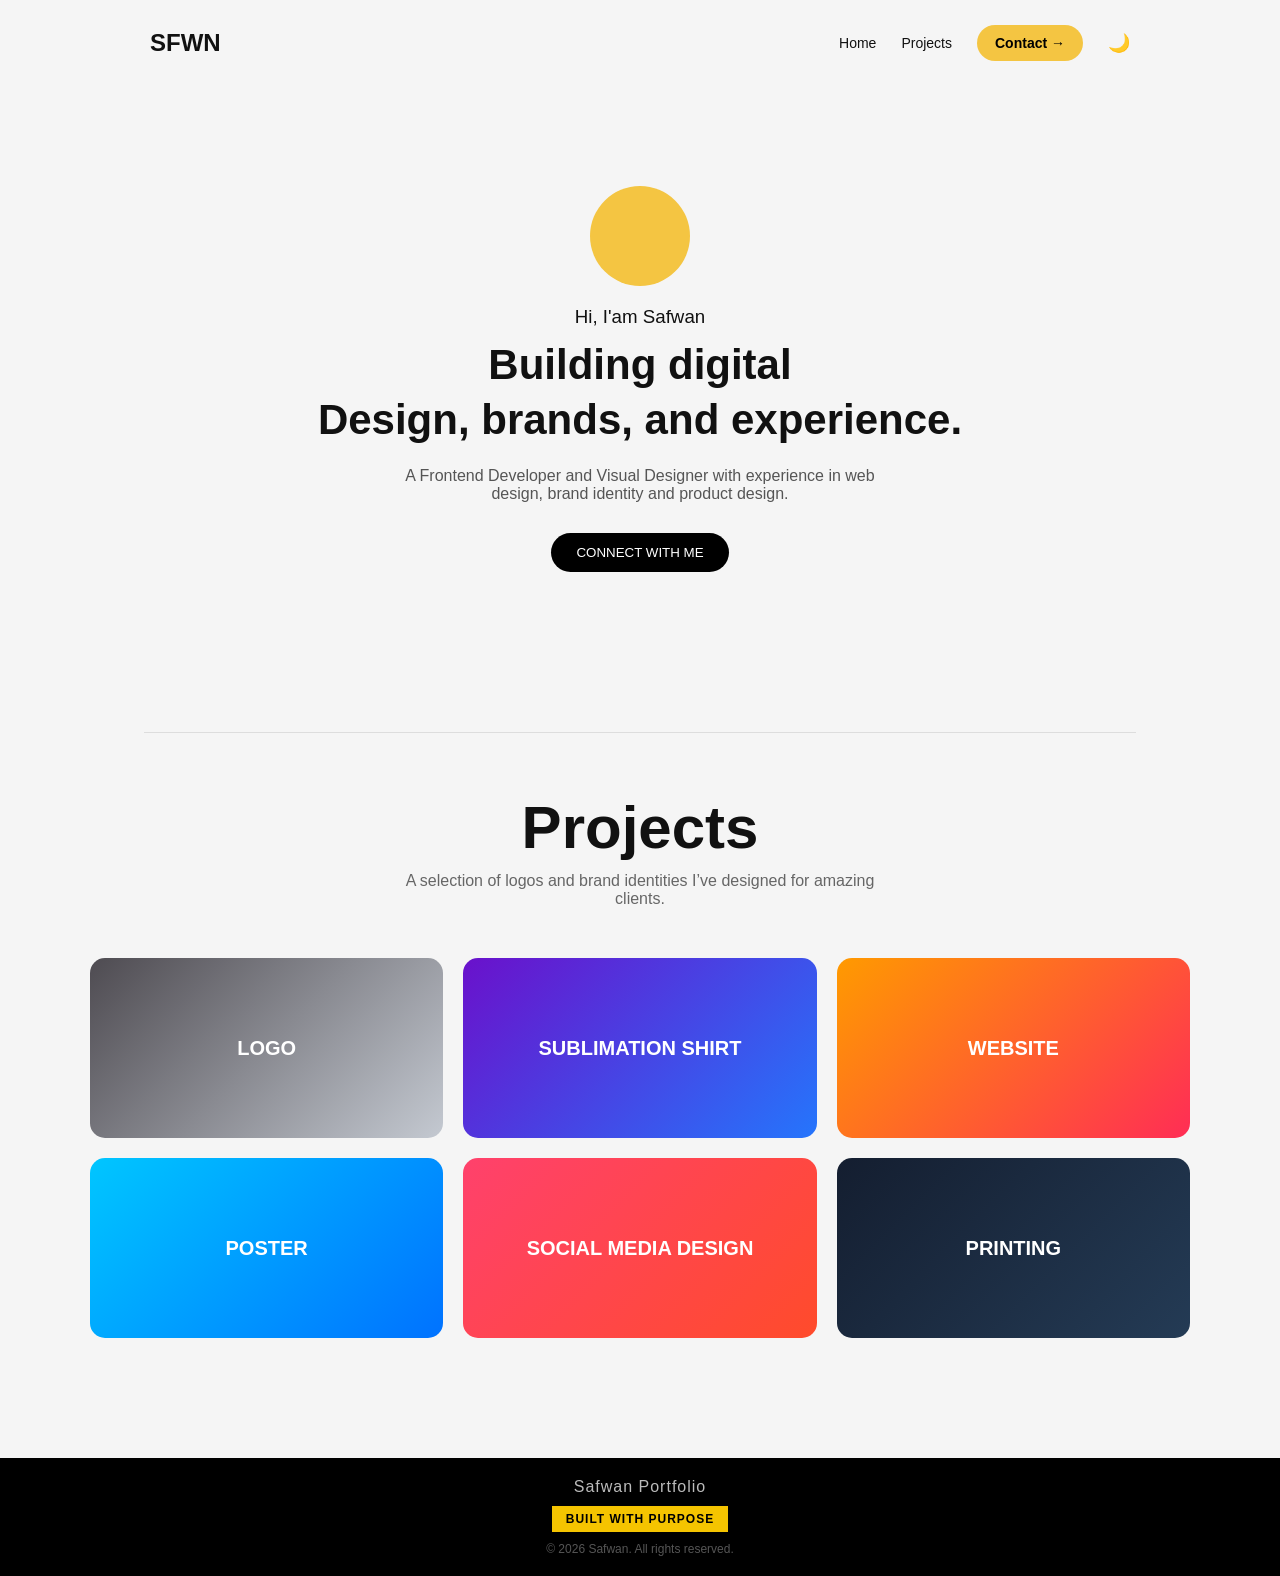
==== index.html @ 85a7a4b3 "first commit" ====
<!DOCTYPE html>
<html lang="en">
<head>
  <meta charset="UTF-8">
  <meta name="viewport" content="width=device-width, initial-scale=1.0">
  <title>Portfolio</title>
  <link rel="stylesheet" href="style.css">
</head>

<body>

  <!-- NAVBAR -->
  <header class="navbar">

    <div class="logo">SFWN</div>

    <!-- MENU -->
    <nav id="nav-menu" class="side-menu">

      <a href="#home" class="nav-link">Home</a>
      <a href="#projects" class="nav-link">Projects</a>
    

      <a href="https://wa.link/gm3hbg" target="_blank" class="resume-btn">
  Contact →</a>

      <span id="theme-toggle">🌙</span>

    </nav>

    <!-- HAMBURGER -->
    <div class="menu-toggle" id="menu-toggle">☰</div>

  </header>

  <!-- OVERLAY -->
  <div class="overlay" id="overlay"></div>

  <!-- HERO -->
  <section class="hero section" id="home">

    <div class="avatar"></div>

    <h3>Hi, I'am Safwan</h3>

    <h1>
      Building digital <br>
      Design, brands, and experience.
    </h1>

    <p>
      A Frontend Developer and Visual Designer with experience in web design,
      brand identity and product design.
    </p>
    
    <!-- CSS sedia ada  tetap berfungsi pada class "cta" -->
<a href="https://wa.link/gm3hbg" target="_blank" style="text-decoration: none;">
    <button class="cta">CONNECT WITH ME</button>
</a>


  </section>

  <!-- PROJECTS -->
  <section class="projects-section section" id="projects">

    <div class="section-divider"></div>

    <div class="projects-header">
       <!-- INI OPTIONAL AKU KASI HIDE DI CSS (MY WORK PART NI) -->
      <span class="tag">MY WORK</span>
      <h1>Projects</h1>
      <p>A selection of logos and brand identities I’ve designed for amazing clients.</p>
    </div>

    <div class="projects-grid">

      <a href="project1.html" class="project-card card1">LOGO</a>
      <a href="project2.html" class="project-card card2">SUBLIMATION SHIRT</a>
      <a href="project3.html" class="project-card card3">WEBSITE</a>

      <a href="project4.html" class="project-card card4">POSTER</a>
      <a href="project5.html" class="project-card card5">SOCIAL MEDIA DESIGN</a>
      <a href="project6.html" class="project-card card6">PRINTING</a>

    </div>

    <div class="projects-footer">
      <button class="see-more">See More →</button>
    </div>

  </section>

  <!-- CONTACT (placeholder) -->
  <section class="section" id="contact">
    <!-- nanti boleh isi -->
  </section>

  <!-- FOOTER -->
<footer class="footer">

  <div class="footer-email">
    Safwan Portfolio
  </div>

  <div class="footer-socials">
    <a href="#">Facebook</a>
    <a href="#">X</a>
    <a href="#">LinkedIn</a>
    <a href="#">GitHub</a>
  </div>

  <div class="footer-badge">
    BUILT WITH PURPOSE
  </div>

  <div class="footer-copy">
    © 2026 Safwan. All rights reserved.
  </div>

</footer>

  <script src="script.js" defer></script>

</body>
</html>
---- style.css ----
* {
  margin: 0;
  padding: 0;
  box-sizing: border-box;
  font-family: Arial, sans-serif;
}

body {
  background: #f5f5f5;
  color: #111;
  transition: 0.3s ease;
}

/* ========================= */
/* NAVBAR */
/* ========================= */
.navbar {
  position: sticky;
  top: 0;
  background: #f5f5f5;
  z-index: 999;

  display: flex;
  justify-content: space-between;
  align-items: center;
  padding: 25px 60px;
  max-width: 1100px;
  margin: 0 auto;
}

/* DARK MODE NAVBAR */
body.dark .navbar {
  background: #111;
}


.logo {
  font-size: 24px;
  font-weight: bold;
}

/* MENU */
.side-menu {
  display: flex;
  align-items: center;
  gap: 25px;
  transition: 0.3s ease;
}

nav a {
  text-decoration: none;
  color: #111;
  font-size: 14px;
}


/* BUTTON */
.resume-btn {
  background: #f4c542;
  border: none;
  padding: 10px 18px;
  border-radius: 20px;
  cursor: pointer;
  font-weight: bold;
  
  /* Tambahan supaya fungsi link (<a>) nampak macam butang */
  display: inline-block;
  text-decoration: none;
  color: black; /* Warna tulisan */
  transition: 0.3s; /* Efek smooth bila tekan/lalu mouse */
}

/* Tambahan: Efek bila mouse lalu (hover) supaya lebih pro */
.resume-btn:hover {
  background: #0ac44b; /* Warna jadi gelap sikit */
  transform: translateY(-2px); /* Butang naik sikit bila lalu mouse */
}


#theme-toggle {
  cursor: pointer;
  font-size: 18px;
}

/* ☰ HAMBURGER */
.menu-toggle {
  display: none;
  font-size: 26px;
  cursor: pointer;
}

/* ========================= */
/* HERO */
/* ========================= */
.hero {
  text-align: center;
  margin-top: 80px;
  padding: 20px;
  background: #f5f5f5;
}

.avatar {
  width: 100px;
  height: 100px;
  background: #f4c542;
  border-radius: 50%;
  margin: 0 auto 20px;
}

.hero h3 {
  font-weight: normal;
  margin-bottom: 10px;
}

.hero h1 {
  font-size: 42px;
  line-height: 1.3;
  margin-bottom: 20px;
}

.hero p {
  max-width: 500px;
  margin: 0 auto 30px;
  color: #555;
}

.cta {
  background: #000;
  color: #fff;
  padding: 12px 25px;
  border-radius: 25px;
  border: none;
  cursor: pointer;
  transition: 0.3s ease;
  
  
}
.cta:hover {
    
    background-color: #0ac44b !important; /* tukar warna ikut suka */
    transform: translateY(-2px);
    transition: 0.3s;
    box-shadow: 0 5px 15px rgba(0,0,0,0.2);
}

/* ========================= */
/* DIVIDER */
/* ========================= */
.section-divider {
  width: 80%;
  height: 1px;
  background: #ddd;
  margin: 60px auto;
}

/* ========================= */
/* PROJECTS */
/* ========================= */
.projects-section {
  padding: 80px 20px;
  background: #f5f5f5;
}

.projects-header {
  text-align: center;
  margin-bottom: 50px;
}

.tag {
  display: none;
  background: #f1f1f1;
  padding: 5px 15px;
  border-radius: 20px;
  font-size: 12px;
  margin-bottom: 15px;
}

.projects-header h1 {
  font-size: 60px;
  font-weight: 800;
}

.projects-header p {
  max-width: 500px;
  margin: 10px auto;
  color: #666;
}

/* GRID */
.projects-grid {
  display: grid;
  grid-template-columns: repeat(3, 1fr);
  gap: 20px;
  max-width: 1100px;
  margin: auto;
}

/* CARD */
.project-card {
  height: 180px;
  border-radius: 15px;

  display: flex;
  align-items: center;
  justify-content: center;

  font-weight: bold;
  font-size: 20px;
  color: #fff;

  text-decoration: none;
  transition: 0.3s ease;
}

.project-card:hover {
  transform: translateY(-5px);
}

/* COLORS */
.card1 { background: linear-gradient(135deg,#4e4b51,#c4c9d1); }
.card2 { background: linear-gradient(135deg,#6a11cb,#2575fc); }
.card3 { background: linear-gradient(135deg,#ff9a00,#ff2d55); }
.card4 { background: linear-gradient(135deg,#00c6ff,#0072ff); }
.card5 { background: linear-gradient(135deg,#ff416c,#ff4b2b); }
.card6 { background: linear-gradient(135deg,#141e30,#243b55); }

/* BUTTON */
.projects-footer {
  text-align: center;
  margin-top: 40px;
}

.see-more {
  display: none;
  background: #000;
  color: #fff;
  padding: 12px 25px;
  border-radius: 30px;
  border: none;
  cursor: pointer;
}

/* ========================= */
/* DARK MODE */
/* ========================= */
body.dark {
  background: #111;
  color: #fff;
}

body.dark .hero,
body.dark .projects-section {
  background: #111;
}

body.dark nav a,
body.dark p,
body.dark h1,
body.dark h2,
body.dark h3 {
  color: #fff;
}

body.dark .tag {
  background: #222;
  color: #fff;
}

body.dark .section-divider {
  background: #444;
}

body.dark .cta {
  background: #fff;
  color: #111;
  

}

body.dark .side-menu {
  background: #111;
  border-left: 1px solid #333;
}

/* ========================= */
/* MOBILE */
/* ========================= */
@media (max-width: 768px) {

  .menu-toggle {
    display: block;
  }

  .side-menu {
    position: fixed;
    top: 0;
    right: -260px;
    width: 260px;
    height: 100vh;
    background: #fff;

    flex-direction: column;
    align-items: flex-start;
    padding: 80px 20px;
    gap: 20px;

    transition: 0.3s ease;
    z-index: 1000;
  }

  .side-menu.active {
    right: 0;
  }

  body.dark .side-menu {
    background: #111;
  }

  .navbar {
    padding: 20px;
  }

  .projects-grid {
    grid-template-columns: 1fr;
  }

  .projects-header h1 {
    font-size: 40px;
  }

  .overlay {
    position: fixed;
    top: 0;
    left: 0;
    width: 100%;
    height: 100vh;
    background: rgba(0,0,0,0.5);

    opacity: 0;
    visibility: hidden;
    transition: 0.3s;
    z-index: 900;
  }

  .overlay.active {
    opacity: 1;
    visibility: visible;
  }
}

/* SMOOTH SCROLL */
html {
  scroll-behavior: smooth;
}

/* ========================= */
/* FOOTER */
/* ========================= */

.footer {
  background: #000;
  color: #aaa;
  text-align: center;
  padding: 20px 20px;
  display: flex;
  flex-direction: column;
  gap: 10px;
  align-items: center;
}

.footer-email {
  color: #bbb;
  font-size: 16px;
  letter-spacing: 1px;
}

.footer-socials {
  display: none;
  gap: 25px;
}

.footer-socials a {
  color: #fff;
  text-decoration: none;
  font-size: 14px;
  transition: 0.3s;
}

.footer-socials a:hover {
  color: #f5c400;
}

.footer-badge {
  background: #f5c400;
  color: #000;
  font-weight: bold;
  padding: 6px 14px;
  font-size: 12px;
  letter-spacing: 1px;
}

.footer-copy {
  font-size: 12px;
  color: #555;
}
.side-menu a:hover {
  color: #f4c542;
}
html {
  scroll-behavior: smooth;
}

section {
  scroll-margin-top: 65px;
}
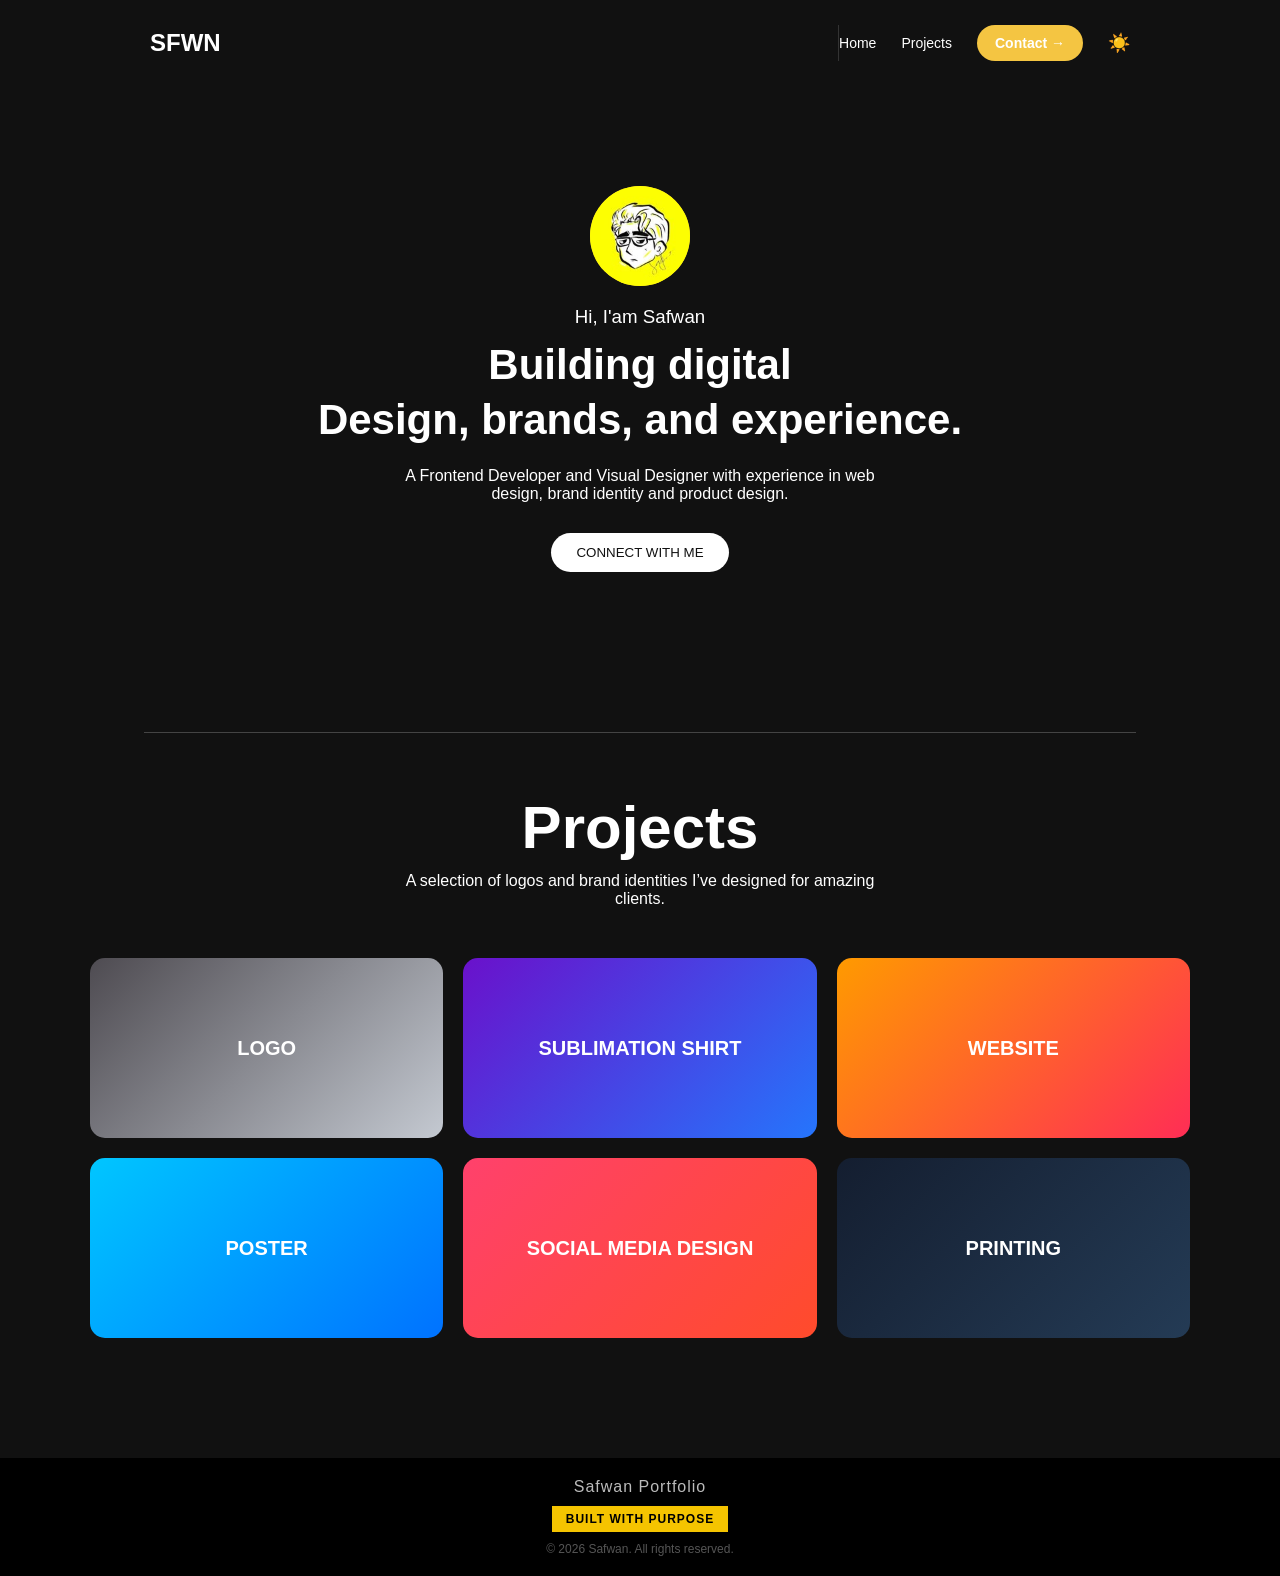
==== commit ad364aa5: "update code sama uploa design" ====
--- a/index.html
+++ b/index.html
@@ -9,10 +9,11 @@
 
 <body>
 
-  <!-- NAVBAR -->
+  <!-- NAVBARr -->
   <header class="navbar">
 
-    <div class="logo">SFWN</div>
+   <a href="index.html" class="logo">SFWN</a>
+
 
     <!-- MENU -->
     <nav id="nav-menu" class="side-menu">
@@ -39,7 +40,10 @@
   <!-- HERO -->
   <section class="hero section" id="home">
 
-    <div class="avatar"></div>
+    <div class="avatar">
+  <img src="pic.jpg" alt="Safwan Avatar">
+</div>
+
 
     <h3>Hi, I'am Safwan</h3>
 
--- a/style.css
+++ b/style.css
@@ -8,7 +8,7 @@
 body {
   background: #f5f5f5;
   color: #111;
-  transition: 0.3s ease;
+  
 }
 
 /* ========================= */
@@ -412,4 +412,181 @@
 
 section {
   scroll-margin-top: 65px;
-}+}
+.avatar img {
+  width: 100%;
+  height: 100%;
+  object-fit: cover; /* Biar gambar gak penyok/ketarik */
+  border-radius: 50%; /* Biar gambarnya bulat */
+}
+.project-detail {
+    margin-top: 120px;
+    padding-bottom: 80px;
+}
+
+.project-header {
+    margin-bottom: 40px;
+    text-align: center;
+}
+
+/* GRID SYSTEM */
+.logo-gallery {
+    display: grid;
+    grid-template-columns: repeat(auto-fit, minmax(300px, 1fr)); /* Auto susun ikut lebar skrin */
+    gap: 20px;
+    margin: 40px 0;
+}
+
+.gallery-item {
+    background: #eee; /* Placeholder warna sebelum gambar load */
+    border-radius: 0px;
+    overflow: hidden;
+    transition: transform 0.3s ease;
+    background: #222;    /* Warna standby sementara tunggu gambar */
+}
+
+.gallery-item:hover {
+    transform: translateY(-5px); /* Efek bila mouse lalu */
+}
+
+.gallery-item img {
+    width: 100%;
+    height: 100%;
+    display: block;
+    object-fit: cover;
+}
+
+/* Tool Tags Style */
+.tool-tags span {
+    background: #f4c542;
+    color: #000;
+    padding: 5px 15px;
+    border-radius: 20px;
+    font-size: 14px;
+    font-weight: bold;
+    margin-right: 10px;
+}
+
+/* Dark Mode Support */
+body.dark .gallery-item {
+    background: #222;
+}
+.lightbox {
+  display: none;
+  position: fixed;
+  z-index: 10000;
+  top: 0; left: 0;
+  width: 100%; height: 100%;
+  background: rgba(0, 0, 0, 0.95);
+  align-items: center;
+  justify-content: center;
+}
+
+.lightbox-content {
+  max-width: 85%;
+  max-height: 80%;
+  object-fit: contain;
+  transition: transform 0.3s;
+}
+
+/* Butang Navigasi */
+.prev-btn, .next-btn {
+  position: absolute;
+  top: 50%;
+  transform: translateY(-50%);
+  color: white;
+  font-size: 40px;
+  font-weight: bold;
+  padding: 20px;
+  cursor: pointer;
+  user-select: none;
+  transition: 0.3s;
+}
+
+.prev-btn { left: 20px; }
+.next-btn { right: 20px; }
+
+.prev-btn:hover, .next-btn:hover { color: #f4c542; }
+
+.close-btn {
+  position: absolute;
+  top: 20px; right: 30px;
+  color: white;
+  font-size: 40px;
+  cursor: pointer;
+}
+
+.back-link {
+  display: inline-block;
+  position: relative;
+  left: 50%;
+  transform: translateX(-50%);
+  border: 2px solid #f4c542;
+  padding: 10px 20px;
+  border-radius: 25px;
+  
+  /* PEMBETULAN DI SINI */
+  margin-top: 80px;    /* Saya naikkan ke 80px supaya nampak lebih jauh ke bawah */
+  margin-bottom: 60px; /* Jarak dengan footer */
+  
+  text-decoration: none;
+  color: #f4c542;
+  transition: 0.3s;
+
+
+}
+
+/* Pastikan warna tak tukar jadi ungu lepas kena klik */
+.back-link:visited {
+  color: #f4c542 !important;
+}
+
+/* Efek bila mouse lalu */
+.back-link:hover {
+  background-color: #f4c542; /* Jadi butang penuh warna kuning */
+  color: #000 !important;    /* Teks jadi hitam supaya nampak jelas */
+}
+.logo {
+  font-size: 24px;
+  font-weight: bold;
+  text-decoration: none; /* Supaya tiada garisan bawah link */
+  color: inherit;        /* Ikut warna body (Putih dalam Dark Mode, Hitam dalam Light Mode) */
+  display: inline-block;
+}
+/* ========================= */
+/* PINTEREST GRID (VERSI RAPAT) */
+/* ========================= */
+.pinterest-grid {
+  column-count: 3;
+  column-gap: 8px;      /* Ruang tepi yang sangat nipis */
+  width: 95%;           /* Guna hampir seluruh lebar skrin */
+  max-width: 1200px;
+  margin: 20px auto;    /* Rapatkan dengan bahagian atas */
+}
+
+.pinterest-grid .item {
+  display: inline-block;
+  width: 100%;
+  margin-bottom: 8px;   /* Ruang bawah yang sangat nipis */
+  border-radius: 4px;   /* Sudut tajam sedikit supaya nampak lebih rapat */
+}
+
+.pinterest-grid img {
+  width: 100%;
+  height: auto;
+  display: block;
+}
+
+/* ========================= */
+/* RESPONSIVE (PHONE RAPAT) */
+/* ========================= */
+@media (max-width: 480px) {
+  .pinterest-grid {
+    column-count: 2;    /* Kekalkan 2 kolom kat phone */
+    column-gap: 5px;    /* Jarak paling minima */
+  }
+  
+  .pinterest-grid .item {
+    margin-bottom: 5px; /* Jarak bawah paling minima */
+  }
+}
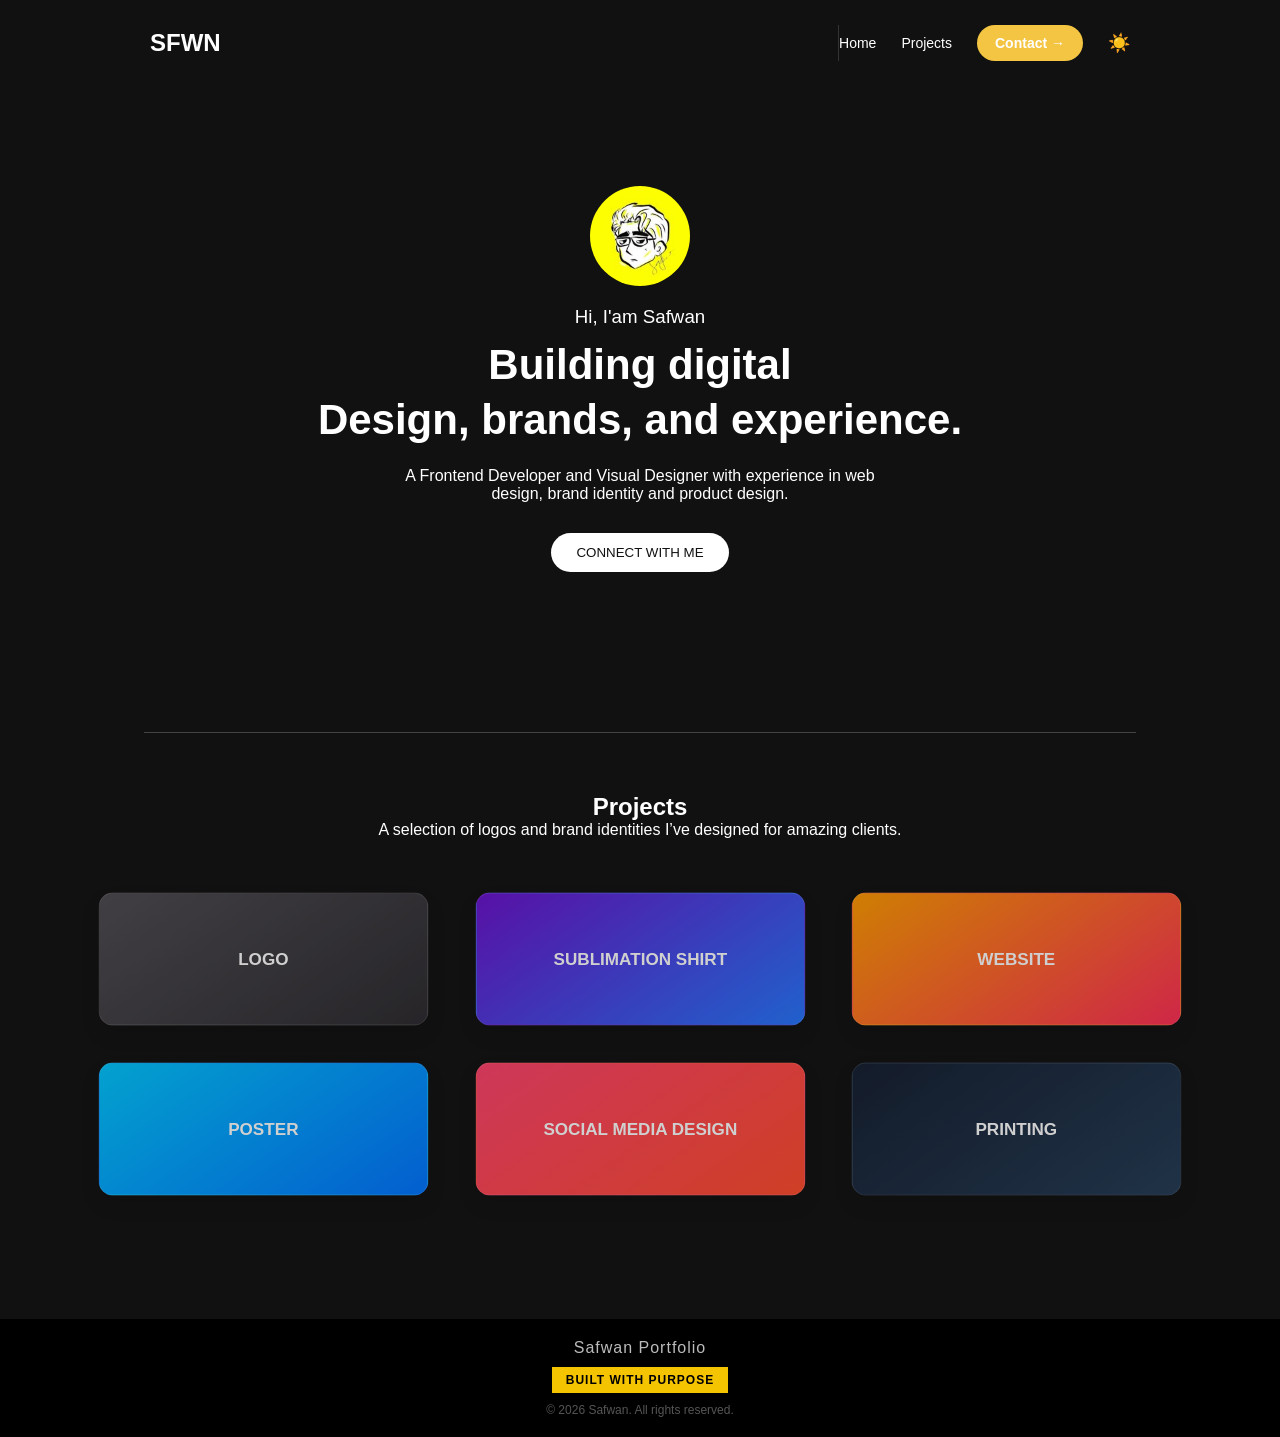
==== commit 0d7cd39c: "project button effect" ====
--- a/index.html
+++ b/index.html
@@ -72,7 +72,7 @@
 
     <div class="projects-header">
        <!-- INI OPTIONAL AKU KASI HIDE DI CSS (MY WORK PART NI) -->
-      <span class="tag">MY WORK</span>
+      <span class="tag"></span>
       <h1>Projects</h1>
       <p>A selection of logos and brand identities I’ve designed for amazing clients.</p>
     </div>
--- a/style.css
+++ b/style.css
@@ -102,9 +102,22 @@
 .avatar {
   width: 100px;
   height: 100px;
-  background: #f4c542;
+  background: none;
   border-radius: 50%;
   margin: 0 auto 20px;
+  display: block; 
+  overflow: visible; /* Supaya bila dia melompat sikit, tak kena potong */
+  animation: melayang 3s ease-in-out infinite;
+}
+
+/* Ini kod untuk pergerakan tu */
+@keyframes melayang {
+  0%, 100% {
+    transform: translateY(0); /* Posisi asal */
+  }
+  50% {
+    transform: translateY(-15px); /* Naik 15 pixel ke atas */
+  }
 }
 
 .hero h3 {
@@ -156,6 +169,7 @@
 /* ========================= */
 /* PROJECTS */
 /* ========================= */
+
 .projects-section {
   padding: 80px 20px;
   background: #f5f5f5;
@@ -166,63 +180,67 @@
   margin-bottom: 50px;
 }
 
-.tag {
-  display: none;
-  background: #f1f1f1;
-  padding: 5px 15px;
-  border-radius: 20px;
-  font-size: 12px;
-  margin-bottom: 15px;
-}
-
-.projects-header h1 {
-  font-size: 60px;
-  font-weight: 800;
-}
-
-.projects-header p {
-  max-width: 500px;
-  margin: 10px auto;
-  color: #666;
-}
-
-/* GRID */
+/* GRID - Jarakkan sikit supaya bayangan tak bertindih */
 .projects-grid {
   display: grid;
   grid-template-columns: repeat(3, 1fr);
-  gap: 20px;
+  gap: 30px; 
   max-width: 1100px;
   margin: auto;
 }
 
-/* CARD */
+/* CARD - Di sini kita buat dia nampak "Unflatten" */
+/* Ganti bahagian .project-card kau dengan yang ni */
 .project-card {
-  height: 180px;
+  height: 140px; 
   border-radius: 15px;
-
   display: flex;
   align-items: center;
   justify-content: center;
-
   font-weight: bold;
-  font-size: 20px;
+  font-size: 18px;
   color: #fff;
-
   text-decoration: none;
-  transition: 0.3s ease;
-}
-
+  box-shadow: 0 10px 20px rgba(0, 0, 0, 0.1); 
+  border: 1px solid rgba(255, 255, 255, 0.1); 
+  
+  /* Sini yang silap tadi, sekarang sudah betul: */
+  transition: all 0.4s cubic-bezier(0.175, 0.885, 0.32, 1.275);
+  
+  opacity: 0.8; 
+  transform: scale(0.95); 
+  position: relative;
+
+
+}
+
+/* Efek Hover (Bila mouse lalu) */
 .project-card:hover {
-  transform: translateY(-5px);
-}
-
-/* COLORS */
-.card1 { background: linear-gradient(135deg,#4e4b51,#c4c9d1); }
-.card2 { background: linear-gradient(135deg,#6a11cb,#2575fc); }
-.card3 { background: linear-gradient(135deg,#ff9a00,#ff2d55); }
-.card4 { background: linear-gradient(135deg,#00c6ff,#0072ff); }
-.card5 { background: linear-gradient(135deg,#ff416c,#ff4b2b); }
-.card6 { background: linear-gradient(135deg,#141e30,#243b55); }
+  transform: translateY(-5px); /* Naik sikit */
+  box-shadow: 0 15px 25px rgba(0, 0, 0, 0.2);
+}
+
+/* Efek "TEKAN MASUK" (Bila diklik) */
+.project-card:active {
+  transform: translateY(2px); /* Turun bawah sikit */
+  box-shadow: inset 4px 4px 10px rgba(0, 0, 0, 0.3); /* Bayangan masuk dalam */
+}
+/* --- INI KOD BARU UNTUK AUTO-EXPAND (SCROLL) --- */
+.project-card.active-scroll {
+  transform: scale(1.08); /* Kad membesar sikit */
+  font-size: 22px;       /* Font membesar dari 18px ke 22px */
+  opacity: 1;            /* Terangkan balik kad ni */
+  box-shadow: 0 15px 30px rgba(0, 0, 0, 0.3);
+  z-index: 10;
+}
+
+/* COLORS - Ganti warna gradient supaya nampak lebih dalam */
+.card1 { background: linear-gradient(145deg, #4e4b51, #2c2a2e); }
+.card2 { background: linear-gradient(145deg, #6a11cb, #2575fc); }
+.card3 { background: linear-gradient(145deg, #ff9a00, #ff2d55); }
+.card4 { background: linear-gradient(145deg, #00c6ff, #0072ff); }
+.card5 { background: linear-gradient(145deg, #ff416c, #ff4b2b); }
+.card6 { background: linear-gradient(145deg, #141e30, #243b55); }
 
 /* BUTTON */
 .projects-footer {
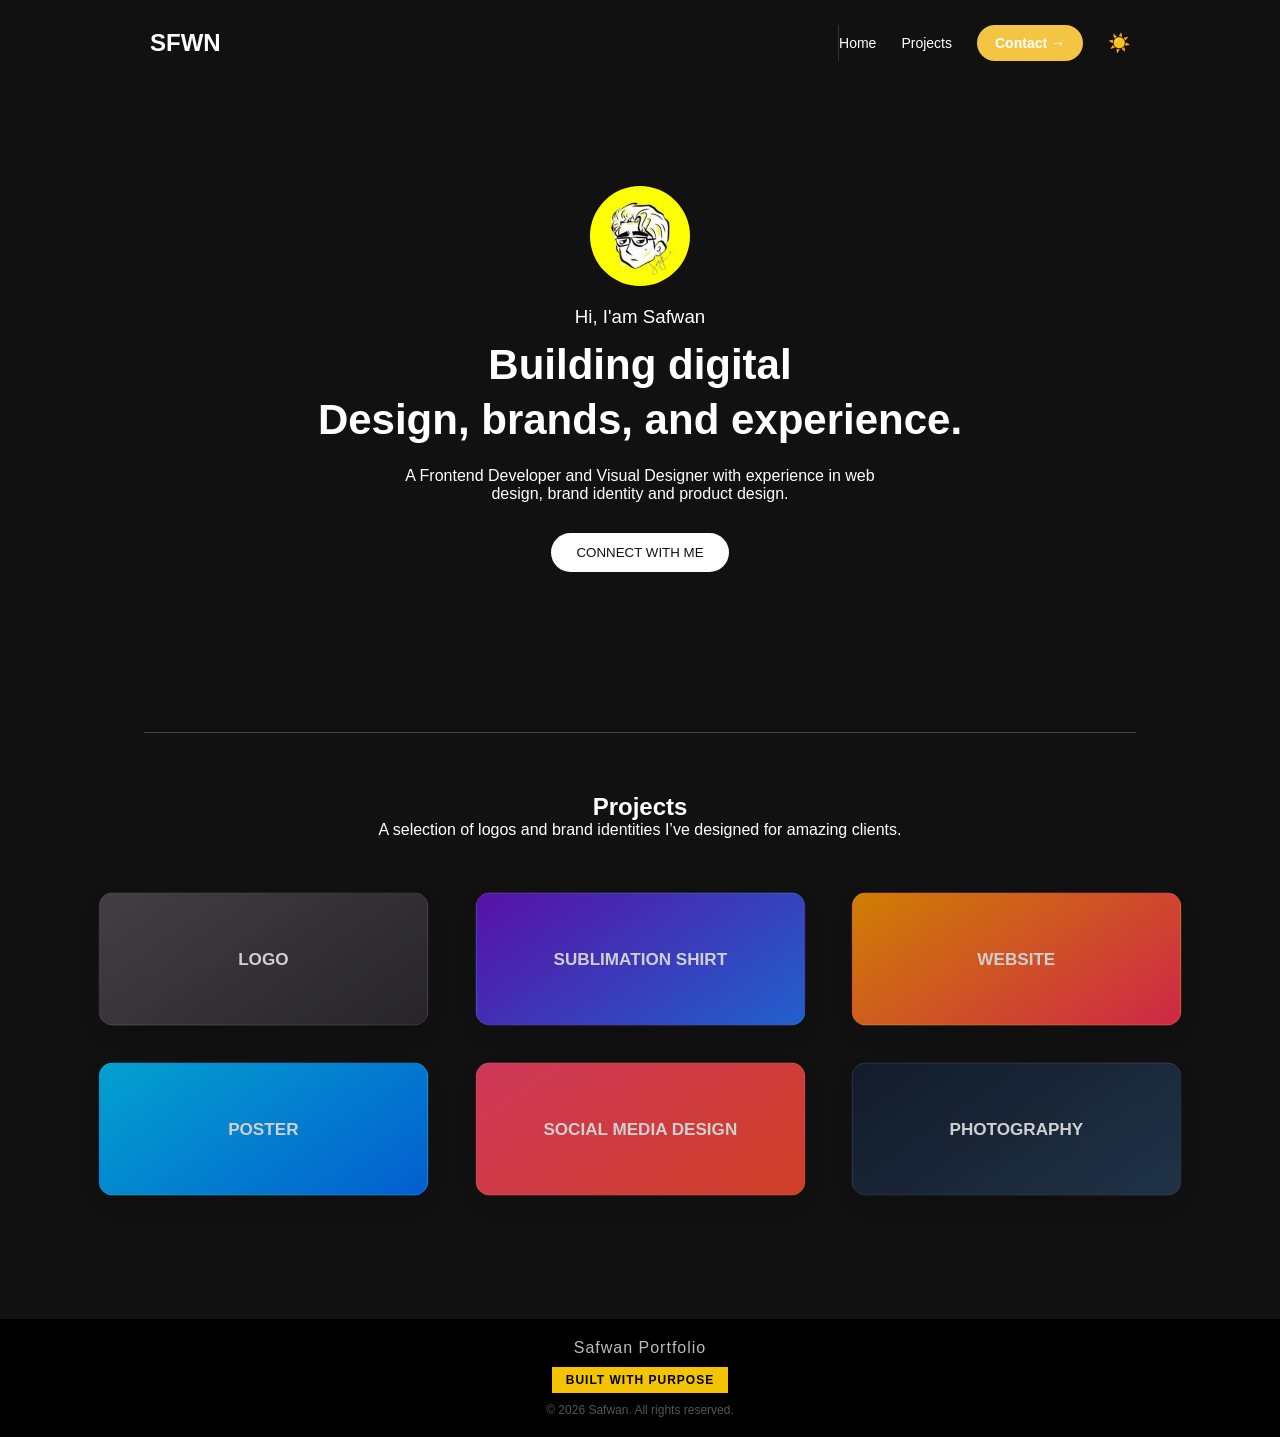
==== commit 9e6fabea: "update portfolio" ====
--- a/index.html
+++ b/index.html
@@ -85,7 +85,7 @@
 
       <a href="project4.html" class="project-card card4">POSTER</a>
       <a href="project5.html" class="project-card card5">SOCIAL MEDIA DESIGN</a>
-      <a href="project6.html" class="project-card card6">PRINTING</a>
+      <a href="project6.html" class="project-card card6">PHOTOGRAPHY</a>
 
     </div>
 
--- a/style.css
+++ b/style.css
@@ -227,10 +227,10 @@
 }
 /* --- INI KOD BARU UNTUK AUTO-EXPAND (SCROLL) --- */
 .project-card.active-scroll {
-  transform: scale(1.08); /* Kad membesar sikit */
-  font-size: 22px;       /* Font membesar dari 18px ke 22px */
+  transform: scale(1.20); /* Kad membesar sikit */
+  font-size: 28x;       /* Font membesar dari 18px ke 22px */
   opacity: 1;            /* Terangkan balik kad ni */
-  box-shadow: 0 15px 30px rgba(0, 0, 0, 0.3);
+  box-shadow: 0 20px 40px rgba(0, 0, 0, 0.4);
   z-index: 10;
 }
 
